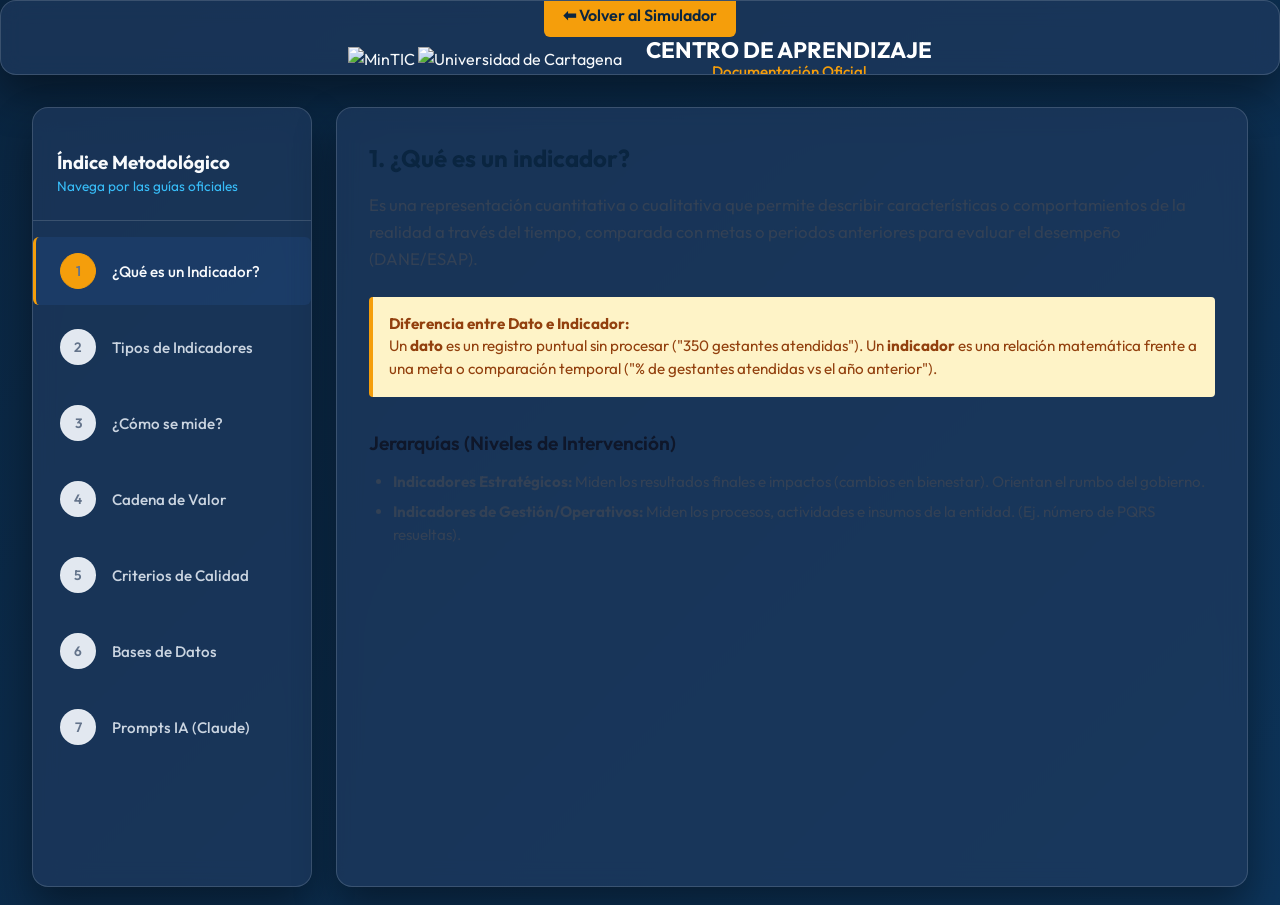
==== simulador/aprendizaje.html @ 39a3b7b1 "Inicialización y mejoras del simulador" ====
<!DOCTYPE html>
<html lang="es">
<head>
    <meta charset="UTF-8">
    <meta name="viewport" content="width=device-width, initial-scale=1.0">
    <title>Centro de Aprendizaje Metodológico - Gestión de Indicadores</title>
    <link rel="preconnect" href="https://fonts.googleapis.com">
    <link rel="preconnect" href="https://fonts.gstatic.com" crossorigin>
    <link href="https://fonts.googleapis.com/css2?family=Outfit:wght@300;400;500;600;700&display=swap" rel="stylesheet">
    <link rel="stylesheet" href="style.css">
</head>
<body>
    <!-- Top Bar -->
    <header class="top-bar glass-panel">
        <div class="tb-left">
            <a href="index.html" class="top-btn" style="text-decoration: none; display: inline-block;">
                ⬅ Volver al Simulador
            </a>
        </div>
        <div class="tb-brand">
            <div class="logos">
                <img src="mintic.png" alt="MinTIC" title="Ministerio TIC">
                <img src="unicartagena.jpg" alt="Universidad de Cartagena" title="Universidad de Cartagena">
            </div>
            <h2>
                Centro de Aprendizaje<br>
                <span>Documentación Oficial</span>
            </h2>
        </div>
    </header>

    <div class="app-container" style="grid-template-columns: 280px 1fr; max-width: 1400px; padding: 2rem;">
        
        <!-- Sidebar Navigation -->
        <aside class="sidebar glass-panel" style="height: calc(100vh - 120px);">
            <div class="sidebar-header" style="padding-top: 1rem;">
                <h3>Índice Metodológico</h3>
                <p>Navega por las guías oficiales</p>
            </div>
            <nav class="steps-nav" id="aprendizaje-nav">
                <button class="step-btn active" data-target="tab-que-es">
                    <span class="step-number">1</span>
                    <div class="step-text"><span class="step-title">¿Qué es un Indicador?</span></div>
                </button>
                <button class="step-btn" data-target="tab-tipos">
                    <span class="step-number">2</span>
                    <div class="step-text"><span class="step-title">Tipos de Indicadores</span></div>
                </button>
                <button class="step-btn" data-target="tab-como-medir">
                    <span class="step-number">3</span>
                    <div class="step-text"><span class="step-title">¿Cómo se mide?</span></div>
                </button>
                <button class="step-btn" data-target="tab-cadena">
                    <span class="step-number">4</span>
                    <div class="step-text"><span class="step-title">Cadena de Valor</span></div>
                </button>
                <button class="step-btn" data-target="tab-criterios">
                    <span class="step-number">5</span>
                    <div class="step-text"><span class="step-title">Criterios de Calidad</span></div>
                </button>
                <button class="step-btn" data-target="tab-fuentes">
                    <span class="step-number">6</span>
                    <div class="step-text"><span class="step-title">Bases de Datos</span></div>
                </button>
                <button class="step-btn" data-target="tab-prompts">
                    <span class="step-number">7</span>
                    <div class="step-text"><span class="step-title">Prompts IA (Claude)</span></div>
                </button>
            </nav>
        </aside>

        <!-- Main Workspace -->
        <main class="workspace glass-panel" style="height: calc(100vh - 120px); overflow-y: auto; padding: 2rem;">
            
            <div class="modal-body-scroll" style="padding: 0;">
                <!-- Tab 1 -->
                <div class="tab-content active" id="tab-que-es">
                    <h3 class="tab-title">1. ¿Qué es un indicador?</h3>
                    <p class="tab-text">Es una representación cuantitativa o cualitativa que permite describir características o comportamientos de la realidad a través del tiempo, comparada con metas o periodos anteriores para evaluar el desempeño (DANE/ESAP).</p>
                    
                    <div class="tip-box">
                        <strong>Diferencia entre Dato e Indicador:</strong><br>
                        Un <strong>dato</strong> es un registro puntual sin procesar ("350 gestantes atendidas"). Un <strong>indicador</strong> es una relación matemática frente a una meta o comparación temporal ("% de gestantes atendidas vs el año anterior").
                    </div>

                    <h4 class="sub-title">Jerarquías (Niveles de Intervención)</h4>
                    <ul class="styled-list">
                        <li><strong>Indicadores Estratégicos:</strong> Miden los resultados finales e impactos (cambios en bienestar). Orientan el rumbo del gobierno.</li>
                        <li><strong>Indicadores de Gestión/Operativos:</strong> Miden los procesos, actividades e insumos de la entidad. (Ej. número de PQRS resueltas).</li>
                    </ul>
                </div>

                <!-- Tab Tipos -->
                <div class="tab-content" id="tab-tipos">
                    <h3 class="tab-title">2. Tipos de Indicadores de Gestión</h3>
                    <p class="tab-text">Según la Guía del DAFP (Función Pública) y DNP, el desempeño público se evalúa mediante las siguientes tipologías de indicadores:</p>
                    
                    <div class="grid-2">
                        <div class="card-info">
                            <h4>🎯 Eficacia</h4>
                            <p>Mide el grado de cumplimiento de los objetivos y metas. (Ej. % de niños vacunados frente a la meta programada).</p>
                        </div>
                        <div class="card-info">
                            <h4>⚙️ Eficiencia</h4>
                            <p>Relación entre los productos/servicios generados y los insumos o recursos utilizados. (Ej. Costo promedio por kilómetro de vía construida).</p>
                        </div>
                        <div class="card-info">
                            <h4>🚀 Efectividad (Impacto)</h4>
                            <p>Involucra la eficacia y eficiencia para lograr el impacto deseado en la población. (Ej. Disminución de la tasa de mortalidad infantil).</p>
                        </div>
                        <div class="card-info">
                            <h4>💰 Economía</h4>
                            <p>Capacidad de la entidad para movilizar y administrar adecuadamente los recursos financieros. (Ej. Porcentaje de ahorro en compras públicas).</p>
                        </div>
                        <div class="card-info" style="grid-column: span 2;">
                            <h4>⭐ Calidad</h4>
                            <p>Evalúa los atributos de los bienes o servicios frente a las necesidades de los usuarios, incluyendo oportunidad, accesibilidad y satisfacción. (Ej. Tiempo promedio de espera para atención médica).</p>
                        </div>
                    </div>
                </div>
                
                <!-- Tab Como Medir -->
                <div class="tab-content" id="tab-como-medir">
                    <h3 class="tab-title">3. ¿Cómo se mide? (Tipos de Acumulación)</h3>
                    <p class="tab-text">Dependiendo de lo que buscas lograr (mantener, incrementar o disminuir un valor), Sinergia (DNP) clasifica las mediciones así:</p>
                    <div class="grid-2">
                        <div class="card-info">
                            <h4>📈 Flujo</h4>
                            <p>Mide logros que se repiten anualmente sin que un año afecte al otro (Ej. Exportaciones anuales). La meta del cuatrienio es el último año.</p>
                        </div>
                        <div class="card-info">
                            <h4>➕ Acumulado</h4>
                            <p>Suma los avances de cada año. (Ej. Número de viviendas entregadas en 4 años).</p>
                        </div>
                        <div class="card-info">
                            <h4>✅ Stock</h4>
                            <p>Mide el esfuerzo por <em>mantener</em> un resultado. La meta y la línea base son iguales. (Ej. Mantener 1000 km de vías fluviales).</p>
                        </div>
                        <div class="card-info">
                            <h4>🎯 Capacidad</h4>
                            <p>Mide el avance acumulado restando la línea base (punto de partida) a la meta esperada de llegada.</p>
                        </div>
                        <div class="card-info">
                            <h4>📉 Reducción</h4>
                            <p>Esfuerzo por disminuir un valor frente a la línea base. Estar por debajo de la meta es mejor. (Ej. Hectáreas deforestadas).</p>
                        </div>
                        <div class="card-info">
                            <h4>📉 Reducción Anual</h4>
                            <p>Se acumulan avances durante el año para que al final sea menor al del año anterior. (Ej. Tasa de Homicidios).</p>
                        </div>
                    </div>
                </div>

                <!-- Tab Cadena -->
                <div class="tab-content" id="tab-cadena">
                    <h3 class="tab-title">4. Cadena de Valor Pública</h3>
                    <p class="tab-text">La cadena de valor es la relación secuencial que añade valor a lo largo de un proceso de transformación del Estado (DNP/DANE).</p>
                    <ul class="styled-list">
                        <li><strong>Insumos:</strong> Recursos financieros, físicos o humanos disponibles para el programa (Ej. Presupuesto ejecutado).</li>
                        <li><strong>Actividades:</strong> Acciones que transforman insumos (Ej. Jornadas de salud realizadas).</li>
                        <li><strong>Productos:</strong> Bienes o servicios tangibles entregados a la población (Ej. Número de subsidios entregados).</li>
                        <li><strong>Resultados (Outcome):</strong> Cambios en comportamiento, acceso o condición de la población (Ej. % de niños matriculados).</li>
                        <li><strong>Impactos:</strong> Cambios estructurales de largo plazo (Ej. Razón de mortalidad materna).</li>
                    </ul>
                </div>

                <!-- Tab Criterios -->
                <div class="tab-content" id="tab-criterios">
                    <h3 class="tab-title">5. Características y Criterios</h3>
                    
                    <h4 class="sub-title">El Modelo Integrado de Planeación y Gestión (MIPG)</h4>
                    <p class="tab-text">El FURAG (Formulario Único de Avance a la Gestión) evalúa el desempeño institucional. Un buen indicador debe aportar a medir la eficiencia, eficacia, y la relación Estado-ciudadano con transparencia y normatividad legal.</p>

                    <h4 class="sub-title">Criterios Estadísticos (DANE)</h4>
                    <ul class="styled-list">
                        <li><strong>Pertinencia:</strong> Describe bien la situación objeto de la acción.</li>
                        <li><strong>Funcionalidad:</strong> Es operable y sensible a cambios.</li>
                        <li><strong>Confiabilidad:</strong> Medido bajo estándares estadísticos rigurosos.</li>
                    </ul>

                    <h4 class="sub-title">Criterios Básicos CREMAS</h4>
                    <div class="grid-2">
                        <div class="card-info"><strong>C</strong>laro: Expresado sin ambigüedad.</div>
                        <div class="card-info"><strong>R</strong>elevante: Relacionado directamente al objetivo.</div>
                        <div class="card-info"><strong>E</strong>conómico: Costo de recolección razonable.</div>
                        <div class="card-info"><strong>M</strong>edible: Validable independientemente.</div>
                        <div class="card-info"><strong>A</strong>decuado: Representatividad suficiente.</div>
                        <div class="card-info"><strong>S</strong>ensible: Captura cambios rápidos en el tiempo.</div>
                    </div>

                    <div class="tip-box" style="margin-top:1rem; border-color: #f59e0b;">
                        ⚠️ <strong>Incentivos Perversos:</strong> Evita medir "por quedar bien" (Ej. Cumplimiento de metas con valores triviales). El indicador debe reflejar un esfuerzo real.
                    </div>
                </div>

                <!-- Tab Fuentes -->
                <div class="tab-content" id="tab-fuentes">
                    <h3 class="tab-title">6. Fuentes Oficiales y Bases de Datos (Colombia)</h3>
                    <p class="tab-text">Para construir indicadores con el criterio de "Confiabilidad", es esencial acudir a fuentes oficiales. A continuación, las bases de datos primordiales del Estado colombiano:</p>
                    
                    <div class="card-info" style="margin-bottom: 1rem;">
                        <h4>📊 DANE (Departamento Administrativo Nacional de Estadística)</h4>
                        <p><strong>GEIH (Gran Encuesta Integrada de Hogares):</strong> Principal fuente de información sobre mercado laboral, empleo, desempleo e ingresos.</p>
                        <p><strong>Censo Nacional de Población y Vivienda:</strong> Base demográfica fundamental para calcular tasas poblacionales por municipio.</p>
                    </div>

                    <div class="card-info" style="margin-bottom: 1rem;">
                        <h4>🏥 SISPRO / MSPS (Ministerio de Salud)</h4>
                        <p><strong>RIPS (Registros Individuales de Prestación de Servicios):</strong> Datos detallados de atenciones en salud, morbilidad, consultas y procedimientos.</p>
                    </div>

                    <div class="card-info" style="margin-bottom: 1rem;">
                        <h4>📚 SIMAT / MEN (Ministerio de Educación)</h4>
                        <p><strong>Sistema Integrado de Matrícula:</strong> Fuente oficial para cobertura educativa, deserción, estudiantes matriculados e infraestructura escolar.</p>
                    </div>

                    <div class="card-info" style="margin-bottom: 1rem;">
                        <h4>🛡️ SIEDCO (Policía Nacional / MinDefensa)</h4>
                        <p><strong>Sistema de Información Estadístico, Delincuencial, Contravencional y Operativo:</strong> Cifras oficiales sobre homicidios, hurtos, extorsión y operatividad policial.</p>
                    </div>
                    
                    <div class="card-info">
                        <h4>💰 DNP / MinHacienda / Función Pública</h4>
                        <p><strong>SECOP:</strong> Contratación pública (Transparencia y economía).</p>
                        <p><strong>SPI (Sinergia):</strong> Seguimiento a Proyectos de Inversión. Avance físico y financiero.</p>
                        <p><strong>FURAG:</strong> Desempeño Institucional y MIPG.</p>
                    </div>
                </div>

                <!-- Tab 5 -->
                <div class="tab-content" id="tab-prompts">
                    <h3 class="tab-title">7. Prompts para Inteligencia Artificial</h3>
                    <p class="tab-text">La IA no reemplaza tu juicio técnico, es un potenciador. Copia estos comandos para usar en Claude.ai o herramientas similares:</p>
                    
                    <div class="prompt-box">
                        <strong>Diagnóstico de preguntas vagas:</strong><br>
                        "Tengo esta pregunta de gestión: [pegar pregunta]. Evalúa si cumple los 4 componentes (población, atributo, ámbito, referente de comparación) y dime cuáles faltan."
                    </div>
                    <div class="prompt-box">
                        <strong>Generación de alternativas de indicador:</strong><br>
                        "A partir de esta pregunta de gestión ya refinada: [pegar], propón 3 posibles indicadores con su fórmula, unidad de medida y fuente posible, siguiendo los criterios CREMA (Claro, Relevante, Económico, Medible, Adecuado)."
                    </div>
                    <div class="prompt-box">
                        <strong>Redacción de Ficha Técnica:</strong><br>
                        "Redacta el borrador de la ficha técnica de este indicador usando esta plantilla: [pegar plantilla]. Deja explícitos los campos que dependen de datos que debo verificar con la fuente oficial."
                    </div>
                    <div class="prompt-box">
                        <strong>Revisión Cruzada:</strong><br>
                        "Revisa esta batería de 10 indicadores y señala cuáles son en realidad indicadores de producto disfrazados de indicadores de resultado."
                    </div>
                </div>
            </div>
            
        </main>
    </div>

    <script>
        document.addEventListener('DOMContentLoaded', () => {
            const tabBtns = document.querySelectorAll('#aprendizaje-nav .step-btn');
            const tabContents = document.querySelectorAll('.tab-content');

            tabBtns.forEach(btn => {
                btn.addEventListener('click', (e) => {
                    const targetId = e.currentTarget.getAttribute('data-target');
                    tabBtns.forEach(b => b.classList.remove('active'));
                    tabContents.forEach(c => c.classList.remove('active'));
                    e.currentTarget.classList.add('active');
                    document.getElementById(targetId).classList.add('active');
                });
            });
        });
    </script>
</body>
</html>
---- simulador/style.css ----
:root {
    --bg-dark: #0a2540;
    --bg-light: #1e3a5f;
    --primary: #f59e0b;
    --primary-hover: #d97706;
    --secondary: #6366f1;
    --accent: #38bdf8;
    --text-main: #f8fafc;
    --text-muted: #cbd5e1;
    --glass-bg: rgba(30, 58, 95, 0.7);
    --glass-border: rgba(255, 255, 255, 0.15);
    --warning: #f59e0b;
    --success: #10b981;
}

* {
    box-sizing: border-box;
    margin: 0;
    padding: 0;
}

body {
    font-family: 'Outfit', sans-serif;
    background: linear-gradient(135deg, #0a2540 0%, #0d345a 100%);
    color: var(--text-main);
    min-height: 100vh;
    overflow-x: hidden;
    position: relative;
    line-height: 1.5;
}

.background-orbs {
    position: fixed;
    top: 0;
    left: 0;
    width: 100vw;
    height: 100vh;
    z-index: -1;
    overflow: hidden;
    pointer-events: none;
}

.orb {
    position: absolute;
    border-radius: 50%;
    filter: blur(80px);
    opacity: 0.4;
    animation: float 20s infinite ease-in-out alternate;
}

.orb-1 {
    width: 400px;
    height: 400px;
    background: var(--primary);
    top: -100px;
    left: -100px;
}

.orb-2 {
    width: 500px;
    height: 500px;
    background: var(--accent);
    bottom: -150px;
    right: -100px;
    animation-delay: -5s;
}

.orb-3 {
    width: 300px;
    height: 300px;
    background: var(--secondary);
    top: 30%;
    left: 40%;
    animation-delay: -10s;
    opacity: 0.2;
}

@keyframes float {
    0% {
        transform: translate(0, 0) scale(1);
    }

    100% {
        transform: translate(50px, 50px) scale(1.1);
    }
}

.app-container {
    display: grid;
    grid-template-columns: 280px 1fr 320px;
    gap: 1.5rem;
    max-width: 1600px;
    margin: 0 auto;
    padding: 1.5rem;
    height: calc(100vh - 70px);
}

/* Top Bar Styles */
.top-bar {
    height: 75px;
    display: flex;
    justify-content: center;
    align-items: center;
    padding: 0 2rem;
    border-bottom: 2px solid var(--primary);
    /* Línea naranja distintiva */
    border-radius: 0;
    background: rgba(10, 37, 64, 0.9);
}

.tb-brand {
    display: flex;
    align-items: center;
    justify-content: center;
    gap: 1.5rem;
    width: 100%;
}

.tb-brand h2 {
    font-size: 1.4rem;
    font-weight: 700;
    color: white;
    margin: 0;
    line-height: 1.2;
    text-transform: uppercase;
    text-align: center;
}

.tb-brand h2 span {
    font-size: 0.95rem;
    color: var(--primary);
    font-weight: 500;
    text-transform: none;
    display: block;
}

.top-btn {
    background: var(--primary);
    border: none;
    color: #0a2540;
    padding: 0.6rem 1.2rem;
    border-radius: 6px;
    font-weight: 600;
    cursor: pointer;
    transition: all 0.3s;
    text-decoration: none;
    display: inline-block;
}

.top-btn:hover {
    background: var(--text-main);
    color: #0a2540;
    transform: translateY(-1px);
    box-shadow: 0 4px 10px rgba(255, 255, 255, 0.2);
}

/* Glass Panel Base */
.glass-panel {
    background: var(--glass-bg);
    backdrop-filter: blur(12px);
    -webkit-backdrop-filter: blur(12px);
    border: 1px solid var(--glass-border);
    border-radius: 16px;
    display: flex;
    flex-direction: column;
    overflow: hidden;
    box-shadow: 0 20px 40px rgba(0, 0, 0, 0.4);
}

.sidebar {
    padding: 1.5rem 0;
}

.sidebar-header {
    padding: 0 1.5rem 1.5rem;
    border-bottom: 1px solid var(--glass-border);
}

.sidebar-header h2 {
    font-size: 1.25rem;
    font-weight: 600;
    margin-bottom: 0.25rem;
}

.sidebar-header p {
    font-size: 0.85rem;
    color: var(--accent);
}

.steps-nav {
    flex: 1;
    overflow-y: auto;
    padding: 1rem 0;
    display: flex;
    flex-direction: column;
    gap: 0.5rem;
}

.step-btn {
    background: none;
    border: none;
    text-align: left;
    padding: 1rem 1.5rem;
    display: flex;
    align-items: center;
    gap: 1rem;
    color: var(--text-muted);
    cursor: pointer;
    transition: all 0.3s ease;
    border-left: 3px solid transparent;
    width: 100%;
}

.step-btn:hover {
    background: rgba(255, 255, 255, 0.05);
    color: var(--text-main);
}

.step-btn.active {
    background: rgba(59, 130, 246, 0.1);
    border-left-color: var(--primary);
    color: var(--text-main);
}

.step-number {
    display: flex;
    align-items: center;
    justify-content: center;
    width: 28px;
    height: 28px;
    border-radius: 50%;
    background: var(--bg-light);
    border: 1px solid var(--glass-border);
    font-size: 0.85rem;
    font-weight: 600;
}

.step-btn.active .step-number {
    background: var(--primary);
    border-color: var(--primary);
}

.step-text {
    display: flex;
    flex-direction: column;
}

.step-title {
    font-size: 0.95rem;
    font-weight: 500;
}

.step-desc {
    font-size: 0.75rem;
}

.divider {
    height: 1px;
    background: var(--glass-border);
    margin: 0.5rem 1.5rem;
}

.portfolio-btn .step-number {
    background: var(--warning);
    color: #000;
    border-color: var(--warning);
}

.portfolio-btn.active {
    background: rgba(245, 158, 11, 0.1);
    border-left-color: var(--warning);
}

.sidebar-footer {
    padding: 1.5rem;
    border-top: 1px solid var(--glass-border);
}

.workspace-header {
    padding: 1.5rem 2rem;
    border-bottom: 1px solid var(--glass-border);
}

.workspace-header h1 {
    font-size: 1.5rem;
    font-weight: 600;
}

.workspace-header p {
    color: var(--text-muted);
    font-size: 0.95rem;
}

.workspace-content {
    flex: 1;
    overflow-y: auto;
    padding: 2rem;
}

.view-content {
    display: none;
    animation: fadeIn 0.4s ease forwards;
}

.view-content.active {
    display: block;
}

@keyframes fadeIn {
    from {
        opacity: 0;
        transform: translateY(10px);
    }

    to {
        opacity: 1;
        transform: translateY(0);
    }
}

/* Inputs and Forms */
.input-group {
    margin-bottom: 1.5rem;
    display: flex;
    flex-direction: column;
    gap: 0.5rem;
}

.mt-1 {
    margin-top: 1.5rem;
}

.mt-2 {
    margin-top: 2rem;
}

label {
    font-size: 0.9rem;
    font-weight: 500;
}

textarea,
input[type="text"] {
    background: rgba(0, 0, 0, 0.2);
    border: 1px solid var(--glass-border);
    border-radius: 8px;
    padding: 1rem;
    color: var(--text-main);
    font-family: 'Outfit', sans-serif;
    font-size: 0.95rem;
    transition: all 0.3s;
    width: 100%;
}

textarea:focus,
input[type="text"]:focus {
    outline: none;
    border-color: var(--primary);
    background: rgba(0, 0, 0, 0.4);
}

.form-grid {
    display: grid;
    grid-template-columns: 1fr 1fr;
    gap: 1rem;
    margin-top: 1rem;
}

/* Examples Bar */
.examples-bar {
    display: flex;
    gap: 0.5rem;
    align-items: center;
    background: rgba(0, 0, 0, 0.2);
    padding: 0.5rem 1rem;
    border-radius: 8px;
    border: 1px solid var(--glass-border);
    margin-bottom: 1.5rem;
    flex-wrap: wrap;
}

.examples-label {
    font-size: 0.8rem;
    color: var(--text-muted);
    font-weight: 500;
}

.example-btn {
    background: rgba(255, 255, 255, 0.05);
    border: 1px solid var(--glass-border);
    color: var(--text-main);
    padding: 0.3rem 0.8rem;
    border-radius: 4px;
    font-size: 0.8rem;
    cursor: pointer;
    transition: 0.2s;
}

.example-btn:hover {
    background: var(--primary);
    border-color: var(--primary);
}

/* Tooltips */
.tooltip-container {
    position: relative;
    width: 100%;
}

.inline-tip {
    font-size: 0.8rem;
    color: #cbd5e1;
    background: rgba(59, 130, 246, 0.15);
    padding: 0.5rem 0.8rem;
    border-radius: 6px;
    margin-top: 0.5rem;
    border-left: 3px solid var(--primary);
}

/* Value Chain */
.value-chain {
    display: flex;
    flex-direction: column;
    gap: 0.75rem;
    margin-top: 1rem;
}

.vc-card {
    display: flex;
    align-items: center;
    background: rgba(0, 0, 0, 0.2);
    border: 1px solid var(--glass-border);
    border-radius: 8px;
    padding: 1rem;
    cursor: pointer;
    transition: all 0.2s;
}

.vc-card:hover {
    background: rgba(255, 255, 255, 0.05);
}

.vc-card input[type="radio"] {
    margin-right: 1rem;
    accent-color: var(--primary);
    width: 18px;
    height: 18px;
}

.vc-content h3 {
    font-size: 1rem;
    color: var(--primary);
}

.vc-content p {
    font-size: 0.85rem;
    color: var(--text-muted);
}

/* Ficha Técnica */
.ficha-tecnica {
    background: rgba(0, 0, 0, 0.3);
    border: 1px solid var(--glass-border);
    border-radius: 8px;
    padding: 1.5rem;
    display: flex;
    flex-direction: column;
    gap: 1rem;
}

.ficha-row {
    display: flex;
    flex-wrap: wrap;
    gap: 0.5rem;
    padding-bottom: 0.5rem;
    border-bottom: 1px dashed rgba(255, 255, 255, 0.1);
}

.ficha-row:last-child {
    border-bottom: none;
    padding-bottom: 0;
}

.ficha-label {
    font-weight: 600;
    color: #cbd5e1;
    min-width: 140px;
}

.tag-warning {
    background: rgba(245, 158, 11, 0.2);
    color: var(--warning);
    padding: 0.1rem 0.5rem;
    border-radius: 4px;
    font-size: 0.7rem;
    font-weight: 700;
}

.ia-suggestion {
    color: var(--accent);
    font-style: italic;
}

/* Portfolio Grid */
.portfolio-grid {
    display: grid;
    grid-template-columns: 1fr;
    gap: 1rem;
}

.portfolio-card {
    background: rgba(0, 0, 0, 0.2);
    border: 1px solid var(--glass-border);
    border-left: 4px solid var(--success);
    border-radius: 8px;
    padding: 1.5rem;
    position: relative;
}

.portfolio-card h3 {
    font-size: 1.1rem;
    margin-bottom: 0.5rem;
    color: var(--text-main);
}

.portfolio-card p {
    font-size: 0.85rem;
    color: var(--text-muted);
    margin-bottom: 0.5rem;
}

.delete-btn {
    position: absolute;
    top: 1rem;
    right: 1rem;
    background: rgba(239, 68, 68, 0.2);
    color: #ef4444;
    border: none;
    padding: 0.3rem 0.6rem;
    border-radius: 4px;
    font-size: 0.8rem;
    cursor: pointer;
}

.delete-btn:hover {
    background: #ef4444;
    color: #fff;
}

/* Buttons */
button {
    font-family: 'Outfit', sans-serif;
    font-weight: 500;
    cursor: pointer;
    transition: all 0.3s;
    border-radius: 6px;
}

.primary-btn {
    background: var(--primary);
    color: white;
    border: none;
    padding: 0.75rem 1.5rem;
    box-shadow: 0 4px 14px rgba(59, 130, 246, 0.4);
    width: 100%;
}

.primary-btn:hover {
    background: var(--primary-hover);
    transform: translateY(-1px);
}

.magic-btn {
    background: linear-gradient(135deg, var(--accent), var(--primary));
    color: white;
    border: none;
    padding: 0.75rem 1.5rem;
    box-shadow: 0 4px 14px rgba(139, 92, 246, 0.4);
    width: 100%;
    font-weight: 600;
    text-shadow: 0 1px 2px rgba(0, 0, 0, 0.2);
}

.magic-btn:hover {
    background: linear-gradient(135deg, #7c3aed, var(--primary-hover));
    transform: translateY(-1px);
}

.secondary-btn {
    background: rgba(255, 255, 255, 0.05);
    color: var(--text-main);
    border: 1px solid var(--glass-border);
    padding: 0.6rem 1rem;
    width: 100%;
}

.secondary-btn:hover {
    background: rgba(255, 255, 255, 0.1);
}

.success-btn {
    background: var(--success);
    color: white;
    border: none;
    padding: 1rem;
    width: 100%;
    font-size: 1.1rem;
    box-shadow: 0 4px 14px rgba(16, 185, 129, 0.3);
}

.success-btn:hover {
    background: #059669;
}

/* AI Copilot Sidebar */
.copilot-panel {
    background: rgba(20, 25, 40, 0.7);
}

.copilot-header {
    padding: 1.5rem;
    border-bottom: 1px solid var(--glass-border);
    display: flex;
    align-items: center;
    gap: 1rem;
    background: rgba(139, 92, 246, 0.05);
}

.copilot-avatar {
    width: 40px;
    height: 40px;
    border-radius: 10px;
    background: linear-gradient(135deg, var(--accent), var(--primary));
    display: flex;
    align-items: center;
    justify-content: center;
    box-shadow: 0 0 15px rgba(139, 92, 246, 0.4);
}

.copilot-chat {
    flex: 1;
    overflow-y: auto;
    padding: 1.5rem;
    display: flex;
    flex-direction: column;
    gap: 1rem;
}

.chat-message {
    padding: 1rem;
    border-radius: 12px;
    font-size: 0.9rem;
    line-height: 1.5;
    animation: slideIn 0.3s ease;
}

@keyframes slideIn {
    from {
        opacity: 0;
        transform: translateX(10px);
    }

    to {
        opacity: 1;
        transform: translateX(0);
    }
}

.ai-message {
    background: rgba(139, 92, 246, 0.1);
    border: 1px solid rgba(139, 92, 246, 0.2);
    border-bottom-left-radius: 2px;
}

.ai-message p {
    margin-bottom: 0.5rem;
}

.ai-message p:last-child {
    margin-bottom: 0;
}

.user-message {
    background: rgba(255, 255, 255, 0.05);
    border: 1px solid var(--glass-border);
    border-bottom-right-radius: 2px;
    align-self: flex-end;
    max-width: 90%;
}

/* Modal Styles */
.modal {
    display: none;
    position: fixed;
    z-index: 1000;
    left: 0;
    top: 0;
    width: 100%;
    height: 100%;
    overflow: auto;
    background-color: rgba(0, 0, 0, 0.7);
    backdrop-filter: blur(8px);
}

.modal.show {
    display: flex;
    align-items: center;
    justify-content: center;
}

.modal-content {
    background: var(--bg-light);
    margin: auto;
    padding: 0;
    border: 1px solid var(--glass-border);
    width: 90%;
    max-height: 90vh;
    overflow: hidden;
    position: relative;
    animation: slideDown 0.3s ease;
    display: flex;
    flex-direction: column;
}

@keyframes slideDown {
    from {
        transform: translateY(-50px);
        opacity: 0;
    }

    to {
        transform: translateY(0);
        opacity: 1;
    }
}

.modal-header-top {
    display: flex;
    justify-content: space-between;
    align-items: center;
    padding: 1.5rem;
    border-bottom: 1px solid var(--glass-border);
    background: rgba(0, 0, 0, 0.2);
}

.close-btn {
    color: var(--text-muted);
    font-size: 28px;
    font-weight: bold;
    cursor: pointer;
    transition: color 0.2s;
    line-height: 1;
}

.close-btn:hover {
    color: white;
}

.modal-layout {
    display: flex;
    flex: 1;
    overflow: hidden;
    height: calc(90vh - 80px);
}

.modal-sidebar {
    width: 220px;
    border-right: 1px solid var(--glass-border);
    padding: 1rem 0;
    display: flex;
    flex-direction: column;
    background: rgba(0, 0, 0, 0.1);
}

.modal-sidebar .tab-btn {
    background: none;
    border: none;
    padding: 1rem 1.5rem;
    color: var(--text-muted);
    cursor: pointer;
    font-size: 0.95rem;
    text-align: left;
    transition: all 0.2s;
    border-left: 3px solid transparent;
}

.modal-sidebar .tab-btn:hover {
    color: white;
    background: rgba(255, 255, 255, 0.05);
}

.modal-sidebar .tab-btn.active {
    color: #0a2540;
    border-left-color: var(--primary);
    background: var(--primary);
    font-weight: 600;
}

.modal-body-scroll {
    flex: 1;
    padding: 2rem;
    overflow-y: auto;
}

.modal-body-scroll .tab-content {
    display: none;
    animation: fadeIn 0.3s ease;
}

.modal-body-scroll .tab-content.active {
    display: block;
}

.tab-title {
    color: #0A2540;
    font-size: 1.5rem;
    margin-bottom: 1rem;
}

.tab-text {
    color: #334155;
    font-size: 1.05rem;
    line-height: 1.6;
    margin-bottom: 1.5rem;
}

.sub-title {
    color: #0f172a;
    font-size: 1.2rem;
    margin-bottom: 0.8rem;
    margin-top: 2rem;
    font-weight: 600;
}

.styled-list {
    margin-left: 1.5rem;
    margin-bottom: 1.5rem;
    color: #334155;
    font-size: 0.95rem;
}

.styled-list li {
    margin-bottom: 0.5rem;
}

.grid-2 {
    display: grid;
    grid-template-columns: repeat(2, 1fr);
    gap: 1rem;
    margin-bottom: 1.5rem;
}

.card-info {
    background: #f8fafc;
    padding: 1rem;
    border-radius: 6px;
    border: 1px solid #e2e8f0;
    color: #475569;
}

.card-info h4 {
    color: #0f172a;
    margin-bottom: 0.5rem;
    font-size: 1.1rem;
}

.card-info p {
    color: #475569;
    font-size: 0.9rem;
    line-height: 1.4;
    margin: 0;
}

.tip-box {
    background: #fef3c7;
    border-left: 4px solid #f59e0b;
    padding: 1rem;
    border-radius: 4px;
    color: #92400e;
    font-size: 0.95rem;
    line-height: 1.5;
}

.prompt-box {
    background: #f1f5f9;
    border-left: 3px solid #3b82f6;
    padding: 1rem;
    margin-bottom: 1rem;
    border-radius: 4px;
    font-family: monospace;
    color: #0f172a;
    white-space: pre-wrap;
    font-size: 0.9rem;
    line-height: 1.5;
}

/* Learning Center Tabs */
.learning-layout {
    background: white;
    border-radius: 8px;
    box-shadow: 0 4px 6px rgba(0, 0, 0, 0.05);
    padding: 1.5rem;
}

.learning-sidebar {
    border-right: 1px solid #e2e8f0;
    padding-right: 1rem;
}

.learning-sidebar .tab-btn {
    width: 100%;
    text-align: left;
    padding: 0.75rem 1rem;
    background: transparent;
    border: 1px solid transparent;
    border-radius: 6px;
    font-weight: 500;
    color: #475569;
    cursor: pointer;
    transition: all 0.2s ease;
    margin-bottom: 0.25rem;
}

.learning-sidebar .tab-btn:hover {
    background: #f1f5f9;
    color: #0f172a;
}

.learning-sidebar .tab-btn.active {
    background: #0A2540;
    /* Professional blue requested */
    color: white;
    box-shadow: 0 2px 4px rgba(10, 37, 64, 0.2);
}

.learning-body .tab-content {
    display: none;
    animation: fadeIn 0.3s ease;
}

.learning-body .tab-content.active {
    display: block;
}

.learning-body .tab-title {
    color: #0A2540;
    margin-top: 0;
    margin-bottom: 1rem;
    font-size: 1.5rem;
    border-bottom: 2px solid #e2e8f0;
    padding-bottom: 0.5rem;
}

.learning-body .tab-text {
    font-size: 1.05rem;
    line-height: 1.6;
    color: #334155;
    margin-bottom: 1.5rem;
}

@media (max-width: 1200px) {
    .app-container {
        grid-template-columns: 240px 1fr 280px;
    }
}

@media (max-width: 992px) {
    .app-container {
        grid-template-columns: 1fr;
        height: auto;
    }

    .sidebar,
    .copilot-panel,
    .workspace {
        height: auto;
        min-height: 400px;
    }

    .modal-layout {
        flex-direction: column;
        overflow-y: auto;
    }

    .modal-sidebar {
        width: 100%;
        flex-direction: row;
        overflow-x: auto;
        border-right: none;
        border-bottom: 1px solid var(--glass-border);
    }

    .modal-sidebar .tab-btn {
        border-left: none;
        border-bottom: 3px solid transparent;
        white-space: nowrap;
    }

    .modal-sidebar .tab-btn.active {
        border-left-color: transparent;
        border-bottom-color: var(--primary);
    }

    .modal-body-scroll {
        height: auto;
        overflow: visible;
    }

    .grid-2 {
        grid-template-columns: 1fr;
    }
}

@media (max-width: 768px) {
    .top-bar {
        height: auto;
        padding: 1rem;
        text-align: center;
    }

    .tb-brand {
        flex-direction: column;
        width: 100%;
    }
}

/* Contenedor Principal */
.wizard-container {
    max-width: 900px;
    margin: 0 auto;
    background: #ffffff;
    border-radius: 12px;
    padding: 24px;
    box-shadow: 0 4px 20px rgba(0, 0, 0, 0.08);
}

/* Stepper Superior */
.wizard-stepper {
    display: flex;
    align-items: center;
    justify-content: space-between;
    margin-bottom: 32px;
}

.step-indicator {
    display: flex;
    flex-direction: column;
    align-items: center;
    gap: 6px;
    position: relative;
    z-index: 2;
}

.step-number {
    width: 36px;
    height: 36px;
    border-radius: 50%;
    background-color: #e2e8f0;
    color: #64748b;
    display: flex;
    align-items: center;
    justify-content: center;
    font-weight: 600;
    transition: all 0.3s ease;
}

.step-label {
    font-size: 0.825rem;
    color: #64748b;
    font-weight: 500;
}

/* Estado Activo y Completado */
.step-indicator.active .step-number {
    background-color: #2563eb;
    color: #ffffff;
    box-shadow: 0 0 0 4px rgba(37, 99, 235, 0.2);
}

.step-indicator.active .step-label {
    color: #2563eb;
    font-weight: 700;
}

.step-indicator.completed .step-number {
    background-color: #10b981;
    color: #ffffff;
}

/* Línea Conectora */
.step-line {
    flex: 1;
    height: 3px;
    background-color: #e2e8f0;
    margin: 0 8px;
    transform: translateY(-10px);
}

/* Pasos del Contenido */
.wizard-step {
    display: none;
    animation: fadeIn 0.3s ease-in-out;
}

.wizard-step.active {
    display: block;
}

@keyframes fadeIn {
    from {
        opacity: 0;
        transform: translateY(8px);
    }

    to {
        opacity: 1;
        transform: translateY(0);
    }
}

/* Botones de Acción */
.wizard-actions {
    display: flex;
    justify-content: space-between;
    margin-top: 32px;
    padding-top: 16px;
    border-top: 1px solid #e2e8f0;
}

.btn {
    padding: 10px 24px;
    border-radius: 8px;
    font-weight: 600;
    border: none;
    cursor: pointer;
    transition: opacity 0.2s;
}

.btn:disabled {
    opacity: 0.5;
    cursor: not-allowed;
}

.btn-primary {
    background-color: #2563eb;
    color: white;
}

.btn-secondary {
    background-color: #f1f5f9;
    color: #334155;
}

/* AI Copilot Panel Modernization */
.copilot-panel {
    display: flex;
    flex-direction: column;
    height: 100%;
}

.copilot-chat {
    flex: 1;
    overflow-y: auto;
    padding: 16px;
    display: flex;
    flex-direction: column;
    gap: 12px;
}

.chat-bubble {
    max-width: 85%;
    padding: 12px 16px;
    border-radius: 16px;
    font-size: 0.9rem;
    line-height: 1.4;
    word-wrap: break-word;
    animation: fadeIn 0.3s ease-in-out;
}

.chat-bubble p {
    margin: 0;
}

.user-bubble {
    align-self: flex-end;
    background-color: var(--primary, #2563eb);
    color: white;
    border-bottom-right-radius: 4px;
}

.ai-bubble {
    align-self: flex-start;
    background-color: #f1f5f9;
    color: #334155;
    border-bottom-left-radius: 4px;
}

/* Typing Indicator */
.typing-indicator {
    display: flex;
    align-items: center;
    gap: 4px;
    height: 20px;
    padding: 0 4px;
}

.typing-indicator span {
    width: 6px;
    height: 6px;
    background-color: #94a3b8;
    border-radius: 50%;
    display: inline-block;
    animation: bounce 1.4s infinite ease-in-out both;
}

.typing-indicator span:nth-child(1) { animation-delay: -0.32s; }
.typing-indicator span:nth-child(2) { animation-delay: -0.16s; }

@keyframes bounce {
    0%, 80%, 100% { transform: scale(0); }
    40% { transform: scale(1); }
}

/* Chat Input Box */
.chat-input-container {
    padding: 16px;
    background: white;
    border-top: 1px solid #e2e8f0;
    box-shadow: 0 -4px 12px rgba(0, 0, 0, 0.03);
    display: flex;
    gap: 8px;
    align-items: center;
    border-radius: 0 0 12px 12px;
}

.chat-input {
    flex: 1;
    border: 1px solid #cbd5e1;
    border-radius: 20px;
    padding: 10px 16px;
    font-size: 0.9rem;
    outline: none;
    transition: all 0.2s;
}

.chat-input:focus {
    border-color: var(--primary, #2563eb);
    box-shadow: 0 0 0 2px rgba(37, 99, 235, 0.2);
}

.chat-send-btn {
    width: 40px;
    height: 40px;
    border-radius: 50%;
    background-color: var(--primary, #2563eb);
    color: white;
    border: none;
    display: flex;
    align-items: center;
    justify-content: center;
    cursor: pointer;
    transition: transform 0.2s, background-color 0.2s;
}

.chat-send-btn:hover {
    background-color: #1d4ed8;
    transform: scale(1.05);
}

/* Whiteboard FAB and Modal */
.fab-whiteboard {
    position: fixed;
    bottom: 24px;
    left: 24px;
    background-color: var(--primary, #2563eb);
    color: white;
    border: none;
    border-radius: 50px;
    padding: 12px 24px;
    font-size: 1rem;
    font-weight: 600;
    cursor: pointer;
    box-shadow: 0 4px 12px rgba(37, 99, 235, 0.4);
    z-index: 999;
    transition: transform 0.2s, background-color 0.2s, box-shadow 0.2s;
    display: flex;
    align-items: center;
    gap: 8px;
}

.fab-whiteboard:hover {
    background-color: #1d4ed8;
    transform: translateY(-2px);
    box-shadow: 0 6px 16px rgba(37, 99, 235, 0.5);
}

.whiteboard-modal {
    position: fixed;
    top: 0;
    left: 0;
    width: 100vw;
    height: 100vh;
    background-color: rgba(15, 23, 42, 0.8);
    backdrop-filter: blur(4px);
    z-index: 2000;
    display: flex;
    align-items: center;
    justify-content: center;
    opacity: 0;
    pointer-events: none;
    transition: opacity 0.3s ease;
}

.whiteboard-modal.active {
    opacity: 1;
    pointer-events: auto;
}

.whiteboard-modal-content {
    width: 85%;
    height: 85%;
    background: #ffffff;
    border-radius: 16px;
    display: flex;
    flex-direction: column;
    overflow: hidden;
    box-shadow: 0 20px 40px rgba(0, 0, 0, 0.2);
    transform: scale(0.95);
    transition: transform 0.3s ease;
}

.whiteboard-modal.active .whiteboard-modal-content {
    transform: scale(1);
}

.whiteboard-header {
    padding: 16px 24px;
    background: #f8fafc;
    border-bottom: 1px solid #e2e8f0;
    display: flex;
    justify-content: space-between;
    align-items: center;
}

.whiteboard-header h3 {
    margin: 0;
    color: #0f172a;
    font-size: 1.25rem;
}

.whiteboard-close {
    background: #ef4444;
    color: white;
    border: none;
    padding: 8px 16px;
    border-radius: 8px;
    font-weight: bold;
    cursor: pointer;
    transition: background 0.2s;
}

.whiteboard-close:hover {
    background: #dc2626;
}

.whiteboard-iframe {
    flex: 1;
    width: 100%;
    border: none;
}

/* =========================================
   Responsive Design / Diseño Móvil
   ========================================= */
@media screen and (max-width: 1024px) {
    .app-container {
        grid-template-columns: 240px 1fr 280px;
        gap: 1rem;
        padding: 1rem;
    }
}

@media screen and (max-width: 850px) {
    .app-container {
        display: flex;
        flex-direction: column;
        height: auto;
        padding: 1rem;
        gap: 2rem;
    }

    .top-bar {
        height: auto;
        padding: 1rem;
    }
    
    .tb-brand h2 {
        font-size: 1.1rem;
    }

    .main-content {
        order: 1; /* El contenido principal va primero */
    }

    .sidebar {
        order: 2; /* Menú de navegación abajo */
    }

    .right-sidebar {
        order: 3; /* El chat queda de último */
        height: 600px;
        margin-bottom: 60px; /* Espacio para que el botón flotante no estorbe */
    }

    .wizard-stepper {
        flex-wrap: wrap;
        gap: 10px;
    }
    
    .step-indicator {
        font-size: 0.8rem;
    }

    .card-grid {
        grid-template-columns: 1fr;
    }

    .input-row, .form-group-row {
        flex-direction: column;
    }
    
    .learning-container {
        flex-direction: column;
    }
    
    .learning-sidebar {
        width: 100%;
        border-right: none;
        border-bottom: 1px solid var(--glass-border);
    }
    
    .whiteboard-modal-content {
        width: 95%;
        height: 95%;
    }
}
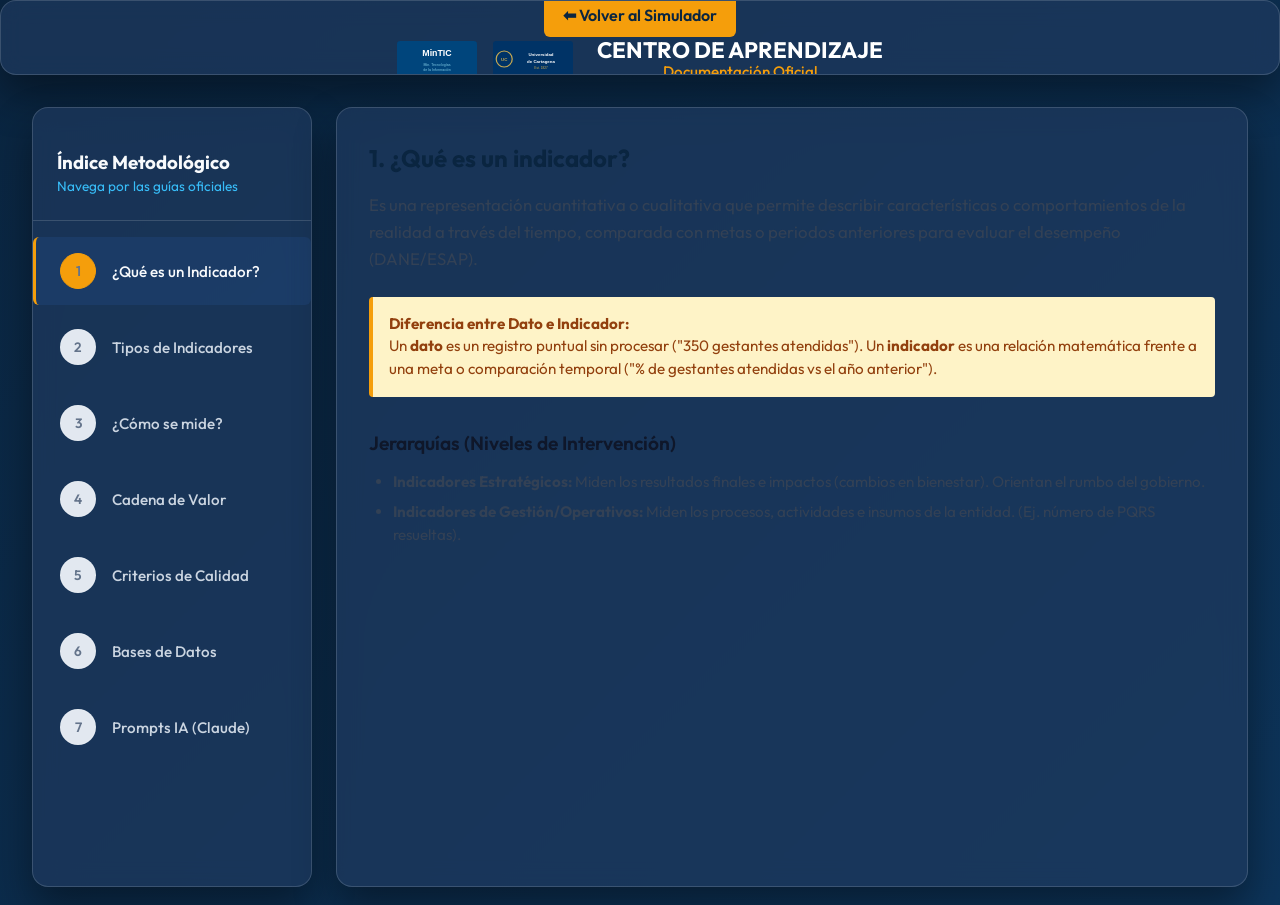
==== commit ce3884c8: "fix: reemplazar imagenes locales faltantes con SVG inline en aprendizaje.html - mintic.png y unicart" ====
--- a/simulador/aprendizaje.html
+++ b/simulador/aprendizaje.html
@@ -18,9 +18,23 @@
             </a>
         </div>
         <div class="tb-brand">
-            <div class="logos">
-                <img src="mintic.png" alt="MinTIC" title="Ministerio TIC">
-                <img src="unicartagena.jpg" alt="Universidad de Cartagena" title="Universidad de Cartagena">
+            <div class="logos" style="display: flex; align-items: center; gap: 1rem; justify-content: center;">
+                <!-- MinTIC logo SVG inline - no local file dependency -->
+                <svg width="80" height="36" viewBox="0 0 200 90" xmlns="http://www.w3.org/2000/svg" title="MinTIC - Ministerio TIC Colombia" aria-label="MinTIC">
+                    <rect width="200" height="90" rx="8" fill="#00457c"/>
+                    <text x="100" y="38" font-family="Arial,sans-serif" font-size="22" font-weight="900" fill="#ffffff" text-anchor="middle">MinTIC</text>
+                    <text x="100" y="62" font-family="Arial,sans-serif" font-size="9" fill="#7ec8e3" text-anchor="middle">Min. Tecnologías</text>
+                    <text x="100" y="76" font-family="Arial,sans-serif" font-size="9" fill="#7ec8e3" text-anchor="middle">de la Información</text>
+                </svg>
+                <!-- Universidad de Cartagena logo SVG inline -->
+                <svg width="80" height="36" viewBox="0 0 200 90" xmlns="http://www.w3.org/2000/svg" title="Universidad de Cartagena" aria-label="Unicartagena">
+                    <rect width="200" height="90" rx="8" fill="#003366"/>
+                    <circle cx="28" cy="45" r="20" fill="none" stroke="#c8a951" stroke-width="3"/>
+                    <text x="28" y="49" font-family="Arial,sans-serif" font-size="11" font-weight="900" fill="#c8a951" text-anchor="middle">UC</text>
+                    <text x="120" y="38" font-family="Arial,sans-serif" font-size="11" font-weight="700" fill="#ffffff" text-anchor="middle">Universidad</text>
+                    <text x="120" y="54" font-family="Arial,sans-serif" font-size="11" font-weight="700" fill="#ffffff" text-anchor="middle">de Cartagena</text>
+                    <text x="120" y="70" font-family="Arial,sans-serif" font-size="8" fill="#c8a951" text-anchor="middle">Est. 1827</text>
+                </svg>
             </div>
             <h2>
                 Centro de Aprendizaje<br>
--- a/simulador/style.css
+++ b/simulador/style.css
@@ -29,7 +29,18 @@
     line-height: 1.5;
 }
 
+#particles-js {
+    position: fixed;
+    top: 0;
+    left: 0;
+    width: 100vw;
+    height: 100vh;
+    z-index: -1;
+    background: transparent;
+}
+
 .background-orbs {
+    display: none; /* Oculto en favor del nuevo fondo interactivo */
     position: fixed;
     top: 0;
     left: 0;
@@ -85,6 +96,78 @@
     }
 }
 
+html {
+    scroll-behavior: smooth;
+}
+
+/* Hero Section Style */
+.hero-section {
+    height: 100vh;
+    display: flex;
+    justify-content: center;
+    align-items: center;
+    text-align: center;
+    padding: 2rem;
+    position: relative;
+    z-index: 10;
+}
+
+.hero-content {
+    max-width: 800px;
+    animation: fadeIn 1s ease-out;
+}
+
+.hero-title {
+    font-size: 3rem;
+    font-weight: 700;
+    color: white;
+    margin-bottom: 0.5rem;
+    text-shadow: 0 4px 12px rgba(0,0,0,0.5);
+}
+
+.hero-subtitle {
+    font-size: 1.8rem;
+    color: var(--primary);
+    font-weight: 500;
+    margin-bottom: 1.5rem;
+    text-shadow: 0 2px 8px rgba(0,0,0,0.4);
+}
+
+.hero-desc {
+    font-size: 1.1rem;
+    color: var(--text-muted);
+    margin-bottom: 2.5rem;
+    line-height: 1.6;
+}
+
+.hero-scroll-btn {
+    background: var(--glass-bg);
+    border: 2px solid var(--primary);
+    color: white;
+    padding: 1rem 2rem;
+    border-radius: 50px;
+    font-size: 1.1rem;
+    font-weight: 600;
+    cursor: pointer;
+    display: inline-flex;
+    align-items: center;
+    gap: 10px;
+    transition: all 0.3s;
+    box-shadow: 0 10px 20px rgba(0,0,0,0.3);
+}
+
+.hero-scroll-btn:hover {
+    background: var(--primary);
+    color: #0a2540;
+    transform: translateY(-3px);
+    box-shadow: 0 15px 25px rgba(245, 158, 11, 0.4);
+}
+
+.bounce-arrow {
+    font-size: 1.3rem;
+    animation: arrowBounce 1.5s infinite;
+}
+
 .app-container {
     display: grid;
     grid-template-columns: 280px 1fr 320px;
@@ -93,6 +176,12 @@
     margin: 0 auto;
     padding: 1.5rem;
     height: calc(100vh - 70px);
+    transition: grid-template-columns 0.4s cubic-bezier(0.4, 0, 0.2, 1);
+    position: relative;
+}
+
+.app-container.copilot-hidden {
+    grid-template-columns: 280px 1fr 0px;
 }
 
 /* Top Bar Styles */
@@ -299,11 +388,24 @@
 
 .view-content {
     display: none;
-    animation: fadeIn 0.4s ease forwards;
 }
 
 .view-content.active {
     display: block;
+    animation: slideInFade 0.5s cubic-bezier(0.4, 0, 0.2, 1) forwards;
+}
+
+@keyframes slideInFade {
+    0% {
+        opacity: 0;
+        transform: translateY(15px);
+        filter: blur(5px);
+    }
+    100% {
+        opacity: 1;
+        transform: translateY(0);
+        filter: blur(0);
+    }
 }
 
 @keyframes fadeIn {
@@ -1156,6 +1258,47 @@
     display: flex;
     flex-direction: column;
     height: 100%;
+    transition: transform 0.4s cubic-bezier(0.4, 0, 0.2, 1), opacity 0.4s ease;
+    width: 320px;
+    position: relative;
+    right: 0;
+}
+
+.app-container.copilot-hidden .copilot-panel {
+    transform: translateX(110%);
+    opacity: 0.5;
+    pointer-events: none;
+}
+
+.toggle-copilot-tab {
+    position: absolute;
+    right: 344px; /* 320px de panel + 24px (1.5rem) de padding */
+    top: 50%;
+    transform: translateY(-50%);
+    width: 40px;
+    height: 48px;
+    background: var(--glass-bg);
+    border: 1px solid var(--glass-border);
+    border-right: none;
+    border-radius: 12px 0 0 12px;
+    cursor: pointer;
+    display: flex;
+    align-items: center;
+    justify-content: center;
+    box-shadow: -4px 0 12px rgba(0,0,0,0.2);
+    z-index: 100;
+    transition: right 0.4s cubic-bezier(0.4, 0, 0.2, 1), background 0.3s, transform 0.3s;
+    font-size: 1.2rem;
+    pointer-events: auto;
+}
+
+.toggle-copilot-tab:hover {
+    background: rgba(255, 255, 255, 0.25);
+    transform: translateY(-50%) scale(1.05);
+}
+
+.app-container.copilot-hidden .toggle-copilot-tab {
+    right: 24px; /* Se mueve al borde derecho del contenedor al ocultar */
 }
 
 .copilot-chat {
@@ -1210,15 +1353,21 @@
     background-color: #94a3b8;
     border-radius: 50%;
     display: inline-block;
-    animation: bounce 1.4s infinite ease-in-out both;
+    animation: typingBounce 1.4s infinite ease-in-out both;
 }
 
 .typing-indicator span:nth-child(1) { animation-delay: -0.32s; }
 .typing-indicator span:nth-child(2) { animation-delay: -0.16s; }
 
-@keyframes bounce {
+@keyframes typingBounce {
     0%, 80%, 100% { transform: scale(0); }
     40% { transform: scale(1); }
+}
+
+@keyframes arrowBounce {
+    0%, 20%, 50%, 80%, 100% { transform: translateY(0); }
+    40% { transform: translateY(-10px); }
+    60% { transform: translateY(-5px); }
 }
 
 /* Chat Input Box */
@@ -1238,7 +1387,7 @@
     border: 1px solid #cbd5e1;
     border-radius: 20px;
     padding: 10px 16px;
-    font-size: 0.9rem;
+    font-size: 16px; /* Evita auto-zoom en iOS */
     outline: none;
     transition: all 0.2s;
 }
@@ -1265,6 +1414,74 @@
 .chat-send-btn:hover {
     background-color: #1d4ed8;
     transform: scale(1.05);
+}
+
+/* Sugerencias en el chat */
+.chat-suggestions {
+    display: flex;
+    gap: 8px;
+    padding: 10px 16px;
+    background: #f8fafc;
+    border-top: 1px solid #e2e8f0;
+    overflow-x: auto;
+    white-space: nowrap;
+    scrollbar-width: none; /* Firefox */
+}
+.chat-suggestions::-webkit-scrollbar {
+    display: none; /* Chrome/Safari */
+}
+
+.suggestion-chip {
+    background: #e2e8f0;
+    border: 1px solid #cbd5e1;
+    border-radius: 16px;
+    padding: 6px 12px;
+    font-size: 0.8rem;
+    color: #334155;
+    cursor: pointer;
+    transition: background 0.2s, transform 0.1s;
+    font-family: inherit;
+    flex-shrink: 0;
+}
+
+/* Glow Border Effect for Glass Panels */
+.glass-panel, .vc-card, .card-info {
+    position: relative;
+    overflow: hidden;
+}
+
+.glass-panel::before, .vc-card::before, .card-info::before {
+    content: '';
+    position: absolute;
+    top: 0;
+    left: 0;
+    width: 100%;
+    height: 100%;
+    background: radial-gradient(400px circle at var(--mouse-x, 0) var(--mouse-y, 0), rgba(255, 255, 255, 0.08), transparent 80%);
+    z-index: 1;
+    pointer-events: none;
+    opacity: 0;
+    transition: opacity 0.5s ease;
+}
+
+.glass-panel:hover::before, .vc-card:hover::before, .card-info:hover::before {
+    opacity: 1;
+}
+
+.info-help-btn {
+    background: transparent;
+    border: none;
+    cursor: pointer;
+    font-size: 0.95rem;
+    color: var(--primary);
+    padding: 0 4px;
+    display: inline-flex;
+    align-items: center;
+    transition: transform 0.2s;
+}
+
+.info-help-btn:hover {
+    transform: scale(1.25);
 }
 
 /* Whiteboard FAB and Modal */
@@ -1313,7 +1530,55 @@
 
 .whiteboard-modal.active {
     opacity: 1;
+    visibility: visible;
     pointer-events: auto;
+}
+
+/* Modal QA Específico */
+.qa-modal-content {
+    background-color: white;
+    width: 90%;
+    max-width: 600px;
+    height: 80vh;
+    border-radius: 12px;
+    box-shadow: 0 20px 40px rgba(0, 0, 0, 0.2);
+    display: flex;
+    flex-direction: column;
+    overflow: hidden;
+    color: #1e293b !important;
+}
+
+.qa-modal-content h3, .qa-modal-content p, .qa-modal-content li, .qa-modal-content span, .qa-modal-content strong {
+    color: #1e293b !important;
+}
+
+.qa-list-container {
+    flex: 1;
+    overflow-y: auto;
+    padding: 20px;
+    display: flex;
+    flex-direction: column;
+    gap: 12px;
+    background: #f8fafc;
+}
+
+.qa-modal-btn {
+    background: white;
+    border: 1px solid #cbd5e1;
+    border-radius: 8px;
+    padding: 14px 20px;
+    font-size: 0.95rem;
+    color: #1e293b;
+    text-align: left;
+    cursor: pointer;
+    transition: all 0.2s;
+    font-weight: 500;
+}
+
+.qa-modal-btn:hover {
+    background: #eff6ff;
+    border-color: #93c5fd;
+    transform: translateX(4px);
 }
 
 .whiteboard-modal-content {
@@ -1369,6 +1634,14 @@
     border: none;
 }
 
+.learning-layout {
+    display: grid;
+    grid-template-columns: 220px 1fr;
+    gap: 1.5rem;
+    flex: 1;
+    min-height: 0;
+}
+
 /* =========================================
    Responsive Design / Diseño Móvil
    ========================================= */
@@ -1385,8 +1658,8 @@
         display: flex;
         flex-direction: column;
         height: auto;
-        padding: 1rem;
-        gap: 2rem;
+        padding: 0.5rem;
+        gap: 1rem;
     }
 
     .top-bar {
@@ -1398,18 +1671,38 @@
         font-size: 1.1rem;
     }
 
-    .main-content {
-        order: 1; /* El contenido principal va primero */
-    }
-
     .sidebar {
-        order: 2; /* Menú de navegación abajo */
-    }
-
-    .right-sidebar {
-        order: 3; /* El chat queda de último */
-        height: 600px;
-        margin-bottom: 60px; /* Espacio para que el botón flotante no estorbe */
+        order: 1; /* El menú de navegación arriba */
+        width: 100%;
+    }
+
+    .steps-nav {
+        display: flex;
+        overflow-x: auto;
+        padding-bottom: 10px;
+        gap: 10px;
+    }
+
+    .step-btn {
+        flex: 0 0 auto;
+        padding: 8px 12px;
+    }
+    
+    .step-desc {
+        display: none; /* Ocultar descripciones largas en móvil */
+    }
+
+    .workspace {
+        order: 2; /* Contenido principal en el centro */
+        width: 100%;
+        min-height: 50vh;
+    }
+
+    .copilot-panel {
+        order: 3; /* El chat al fondo */
+        width: 100%;
+        height: 60vh;
+        margin-bottom: 80px; /* Espacio para el fab button */
     }
 
     .wizard-stepper {
@@ -1429,7 +1722,13 @@
         flex-direction: column;
     }
     
-    .learning-container {
+    .wizard-actions button {
+        padding: 12px 24px;
+        font-size: 1.1rem;
+    }
+    
+    .learning-layout {
+        display: flex;
         flex-direction: column;
     }
     
@@ -1437,10 +1736,489 @@
         width: 100%;
         border-right: none;
         border-bottom: 1px solid var(--glass-border);
+        flex-direction: row !important;
+        overflow-x: auto;
+        padding-bottom: 10px;
     }
     
-    .whiteboard-modal-content {
+    .learning-sidebar .tab-btn {
+        flex: 0 0 auto;
+    }
+    
+    .whiteboard-modal-content, .qa-modal-content {
         width: 95%;
-        height: 95%;
-    }
-}+        height: 90%;
+    }
+
+    .toggle-copilot-tab {
+        display: none !important;
+    }
+
+    .app-container.copilot-hidden .copilot-panel {
+        transform: none !important;
+        opacity: 1 !important;
+        pointer-events: auto !important;
+    }
+}
+
+/* Estilos de Impresión Profesional (PDF) */
+@media print {
+    #particles-js, .hero-section, .top-bar, .sidebar, .copilot-panel, #wizardStepper, #wizardActions, .fab-whiteboard, #toggleCopilotBtn, .cremas-gauge-container, #downloadPdfBtn, #saveIndicatorBtn, .instruction-text {
+        display: none !important;
+    }
+    
+    .app-container {
+        display: block !important;
+        max-width: 100% !important;
+        padding: 0 !important;
+        margin: 0 !important;
+    }
+    
+    .workspace {
+        width: 100% !important;
+        padding: 0 !important;
+    }
+    
+    .view-content {
+        display: none !important;
+    }
+    
+    .view-content#view-step-5 {
+        display: block !important;
+        opacity: 1 !important;
+        transform: none !important;
+        filter: none !important;
+    }
+    
+    body {
+        background: white !important;
+        color: black !important;
+        font-size: 12pt !important;
+    }
+    
+    .ficha-tecnica {
+        background: white !important;
+        border: 2px solid #000 !important;
+        color: black !important;
+        box-shadow: none !important;
+        padding: 20px !important;
+        border-radius: 0 !important;
+    }
+    
+    .ficha-row {
+        border-bottom: 1px solid #ddd !important;
+        padding: 10px 0 !important;
+    }
+    
+    .ficha-label {
+        color: #333 !important;
+        font-weight: bold !important;
+    }
+    
+    .ia-suggestion {
+        background: transparent !important;
+        color: black !important;
+        border: none !important;
+        font-weight: normal !important;
+    }
+    
+    .view-content#view-step-5::before {
+        content: "FICHA TÉCNICA OFICIAL DE INDICADOR DE GESTIÓN";
+        display: block;
+        text-align: center;
+        font-size: 16pt;
+        font-weight: bold;
+        margin-bottom: 20px;
+        border-bottom: 3px double #000;
+        padding-bottom: 10px;
+        color: black;
+    }
+}
+/* Hover Assistant */
+.hover-assistant {
+    position: fixed;
+    bottom: 2rem;
+    left: 2rem;
+    display: flex;
+    align-items: flex-end;
+    gap: 1rem;
+    z-index: 9999;
+    pointer-events: none;
+    transition: opacity 0.3s ease, transform 0.3s ease;
+}
+
+.hover-assistant.hidden {
+    opacity: 0;
+    transform: translateY(20px);
+}
+
+.assistant-avatar {
+    font-size: 4rem;
+    filter: drop-shadow(0 4px 6px rgba(0,0,0,0.3));
+    animation: float 3s ease-in-out infinite;
+}
+
+.assistant-bubble {
+    background: rgba(30, 41, 59, 0.95);
+    border: 1px solid var(--primary);
+    padding: 1rem 1.5rem;
+    border-radius: 16px 16px 16px 0;
+    color: white;
+    font-size: 1rem;
+    max-width: 280px;
+    box-shadow: 0 10px 25px rgba(0,0,0,0.5), 0 0 15px rgba(56, 189, 248, 0.3);
+    backdrop-filter: blur(10px);
+    position: relative;
+    line-height: 1.4;
+    transition: all 0.2s ease;
+}
+
+.assistant-bubble::after {
+    content: '';
+    position: absolute;
+    bottom: 0;
+    left: -12px;
+    border-width: 12px 12px 0 0;
+    border-style: solid;
+    border-color: rgba(30, 41, 59, 0.95) transparent transparent transparent;
+}
+
+@keyframes float {
+    0% { transform: translateY(0px); }
+    50% { transform: translateY(-10px); }
+    100% { transform: translateY(0px); }
+}
+img.duck-avatar {
+    width: 90px;
+    height: 90px;
+    object-fit: cover;
+    border-radius: 50%;
+    border: 3px solid var(--primary);
+    background: white;
+    font-size: initial; /* Override emoji font size */
+}
+
+/* ================================================================
+   AI SEARCH MODULE — Dark/Glass theme adaptation
+   ================================================================ */
+
+/* Sidebar button */
+.btn-search-ai-sim {
+    display: flex;
+    align-items: center;
+    gap: 0.5rem;
+    width: 100%;
+    padding: 0.75rem 1rem;
+    border: none;
+    border-radius: 10px;
+    background: linear-gradient(135deg, #6366f1 0%, #8b5cf6 100%);
+    color: white;
+    font-size: 0.9rem;
+    font-weight: 700;
+    cursor: pointer;
+    transition: all 0.3s ease;
+    font-family: 'Outfit', sans-serif;
+    letter-spacing: 0.02em;
+    position: relative;
+    overflow: hidden;
+}
+.btn-search-ai-sim::before {
+    content: '';
+    position: absolute;
+    inset: 0;
+    background: linear-gradient(135deg, rgba(255,255,255,0.15) 0%, transparent 60%);
+    opacity: 0;
+    transition: opacity 0.3s;
+}
+.btn-search-ai-sim:hover::before { opacity: 1; }
+.btn-search-ai-sim:hover {
+    transform: translateY(-2px);
+    box-shadow: 0 8px 25px rgba(99, 102, 241, 0.45);
+}
+.ai-badge-sim {
+    margin-left: auto;
+    font-size: 0.58rem;
+    font-weight: 800;
+    letter-spacing: 0.1em;
+    background: rgba(255,255,255,0.2);
+    padding: 0.15rem 0.4rem;
+    border-radius: 4px;
+}
+
+/* Backdrop */
+.sim-search-backdrop {
+    position: fixed;
+    inset: 0;
+    background: rgba(0, 0, 0, 0.6);
+    backdrop-filter: blur(4px);
+    z-index: 500;
+    animation: simFadeIn 0.2s ease;
+}
+@keyframes simFadeIn { from { opacity:0; } to { opacity:1; } }
+
+/* Panel */
+.sim-search-panel {
+    position: fixed;
+    top: 0;
+    right: 0;
+    width: 420px;
+    height: 100vh;
+    background: rgba(10, 37, 64, 0.97);
+    backdrop-filter: blur(20px);
+    border-left: 1px solid rgba(255,255,255,0.12);
+    box-shadow: -12px 0 50px rgba(0,0,0,0.5);
+    z-index: 600;
+    display: flex;
+    flex-direction: column;
+    animation: simSlideIn 0.35s cubic-bezier(0.4, 0, 0.2, 1);
+}
+@keyframes simSlideIn { from { transform: translateX(100%); } to { transform: translateX(0); } }
+.sim-search-panel.hidden { display: none !important; }
+.sim-search-backdrop.hidden { display: none !important; }
+
+/* Header */
+.sim-search-header {
+    display: flex;
+    align-items: center;
+    justify-content: space-between;
+    padding: 1.25rem 1.5rem;
+    background: linear-gradient(135deg, #6366f1 0%, #8b5cf6 100%);
+    flex-shrink: 0;
+}
+.sim-search-title {
+    font-size: 1.05rem;
+    font-weight: 700;
+    color: white;
+    letter-spacing: 0.02em;
+}
+.sim-close-btn {
+    background: rgba(255,255,255,0.15);
+    border: none;
+    color: white;
+    font-size: 1rem;
+    cursor: pointer;
+    width: 2rem;
+    height: 2rem;
+    border-radius: 50%;
+    display: flex;
+    align-items: center;
+    justify-content: center;
+    transition: background 0.2s;
+}
+.sim-close-btn:hover { background: rgba(255,255,255,0.3); }
+
+/* Messages */
+.sim-chat-messages {
+    flex: 1;
+    overflow-y: auto;
+    padding: 1.25rem;
+    display: flex;
+    flex-direction: column;
+    gap: 1.1rem;
+    scroll-behavior: smooth;
+}
+.sim-chat-messages::-webkit-scrollbar { width: 4px; }
+.sim-chat-messages::-webkit-scrollbar-track { background: transparent; }
+.sim-chat-messages::-webkit-scrollbar-thumb { background: rgba(255,255,255,0.15); border-radius: 99px; }
+
+.sim-msg {
+    display: flex;
+    gap: 0.7rem;
+    align-items: flex-start;
+    animation: simMsgIn 0.3s ease forwards;
+}
+@keyframes simMsgIn { from { opacity:0; transform:translateY(8px); } to { opacity:1; transform:translateY(0); } }
+
+.sim-msg-user { flex-direction: row-reverse; }
+
+.sim-avatar {
+    width: 2rem;
+    height: 2rem;
+    border-radius: 50%;
+    display: flex;
+    align-items: center;
+    justify-content: center;
+    font-size: 1.1rem;
+    flex-shrink: 0;
+    background: rgba(255,255,255,0.08);
+    border: 1px solid rgba(255,255,255,0.12);
+}
+
+.sim-bubble {
+    background: rgba(255,255,255,0.07);
+    border: 1px solid rgba(255,255,255,0.1);
+    border-radius: 0 1rem 1rem 1rem;
+    padding: 0.85rem 1rem;
+    max-width: 82%;
+    font-size: 0.875rem;
+    line-height: 1.6;
+    color: var(--text-main);
+}
+.sim-msg-user .sim-bubble {
+    background: linear-gradient(135deg, #6366f1, #8b5cf6);
+    border-color: transparent;
+    border-radius: 1rem 0 1rem 1rem;
+    color: white;
+}
+.sim-bubble p { margin-bottom: 0.4rem; }
+.sim-bubble p:last-child { margin-bottom: 0; }
+.sim-bubble strong { color: var(--primary); }
+.sim-msg-user .sim-bubble strong { color: rgba(255,255,255,0.9); }
+
+/* Suggestion chips */
+.sim-suggestions { display: flex; flex-direction: column; gap: 0.35rem; margin-top: 0.65rem; }
+.sim-chip {
+    background: rgba(255,255,255,0.06);
+    border: 1px solid rgba(255,255,255,0.15);
+    border-radius: 99px;
+    padding: 0.35rem 0.8rem;
+    font-size: 0.78rem;
+    cursor: pointer;
+    color: var(--accent);
+    font-weight: 600;
+    text-align: left;
+    transition: all 0.25s;
+    font-family: 'Outfit', sans-serif;
+}
+.sim-chip:hover {
+    background: var(--secondary);
+    border-color: var(--secondary);
+    color: white;
+    transform: translateX(4px);
+}
+
+/* Typing indicator */
+.sim-typing {
+    display: flex !important;
+    align-items: center;
+    gap: 5px;
+    padding: 0.7rem 1rem !important;
+}
+.sim-typing span {
+    width: 7px; height: 7px;
+    border-radius: 50%;
+    background: var(--accent);
+    display: inline-block;
+    animation: simBounce 1.2s ease-in-out infinite;
+}
+.sim-typing span:nth-child(2) { animation-delay: 0.2s; }
+.sim-typing span:nth-child(3) { animation-delay: 0.4s; }
+@keyframes simBounce { 0%,100% { transform:translateY(0); opacity:0.4; } 50% { transform:translateY(-7px); opacity:1; } }
+
+/* Input area */
+.sim-chat-input {
+    display: flex;
+    gap: 0.5rem;
+    padding: 1rem 1.25rem;
+    border-top: 1px solid rgba(255,255,255,0.08);
+    background: rgba(255,255,255,0.03);
+    flex-shrink: 0;
+}
+#search-input {
+    flex: 1;
+    padding: 0.7rem 1rem;
+    border: 1px solid rgba(255,255,255,0.15);
+    border-radius: 99px;
+    background: rgba(255,255,255,0.07);
+    color: var(--text-main);
+    font-size: 0.88rem;
+    outline: none;
+    transition: all 0.25s;
+    font-family: 'Outfit', sans-serif;
+}
+#search-input::placeholder { color: rgba(255,255,255,0.35); }
+#search-input:focus {
+    border-color: var(--secondary);
+    background: rgba(99,102,241,0.12);
+    box-shadow: 0 0 0 3px rgba(99,102,241,0.2);
+}
+.sim-send-btn {
+    width: 2.6rem; height: 2.6rem;
+    border-radius: 50%;
+    border: none;
+    background: linear-gradient(135deg, #6366f1, #8b5cf6);
+    color: white;
+    font-size: 1rem;
+    cursor: pointer;
+    display: flex; align-items: center; justify-content: center;
+    transition: all 0.25s;
+    flex-shrink: 0;
+}
+.sim-send-btn:hover { transform: scale(1.1); box-shadow: 0 4px 15px rgba(99,102,241,0.5); }
+.sim-send-btn:disabled { opacity: 0.4; cursor: not-allowed; }
+
+/* Source badge */
+.sim-src-badge {
+    display: inline-block;
+    font-size: 0.68rem;
+    font-weight: 700;
+    padding: 0.18rem 0.5rem;
+    border-radius: 99px;
+    background: color-mix(in srgb, var(--sc) 20%, transparent);
+    color: var(--sc);
+    border: 1px solid color-mix(in srgb, var(--sc) 30%, transparent);
+    margin-bottom: 0.4rem;
+}
+
+/* Source link */
+.sim-src-link {
+    display: inline-block;
+    margin-top: 0.5rem;
+    font-size: 0.76rem;
+    color: var(--accent);
+    text-decoration: none;
+    background: rgba(56,189,248,0.1);
+    padding: 0.2rem 0.55rem;
+    border-radius: 99px;
+    border: 1px solid rgba(56,189,248,0.2);
+    transition: all 0.2s;
+}
+.sim-src-link:hover { background: rgba(56,189,248,0.2); }
+
+/* Alt sources */
+.sim-alt { margin-top: 0.65rem; }
+
+/* Engine bar */
+.sim-eng-bar {
+    margin-top: 0.75rem;
+    padding-top: 0.65rem;
+    border-top: 1px dashed rgba(255,255,255,0.1);
+}
+.sim-eng-label {
+    display: block;
+    font-size: 0.65rem;
+    font-weight: 700;
+    letter-spacing: 0.06em;
+    text-transform: uppercase;
+    color: rgba(255,255,255,0.4);
+    margin-bottom: 0.4rem;
+}
+.sim-eng-row { display: flex; flex-wrap: wrap; gap: 0.3rem; }
+
+.sim-eng-btn, .sim-alt-chip {
+    display: inline-flex;
+    align-items: center;
+    gap: 0.25rem;
+    padding: 0.25rem 0.6rem;
+    border-radius: 99px;
+    font-size: 0.72rem;
+    font-weight: 600;
+    text-decoration: none;
+    background: color-mix(in srgb, var(--ec, var(--sc)) 15%, rgba(255,255,255,0.05));
+    color: color-mix(in srgb, var(--ec, var(--sc)) 80%, white);
+    border: 1px solid color-mix(in srgb, var(--ec, var(--sc)) 25%, transparent);
+    transition: all 0.2s;
+    white-space: nowrap;
+    font-family: 'Outfit', sans-serif;
+}
+.sim-eng-btn:hover, .sim-alt-chip:hover {
+    background: var(--ec, var(--sc));
+    color: white;
+    transform: translateY(-2px);
+    box-shadow: 0 4px 12px color-mix(in srgb, var(--ec, var(--sc)) 40%, transparent);
+}
+
+@media (max-width: 768px) {
+    .sim-search-panel { width: 100%; }
+}
+
